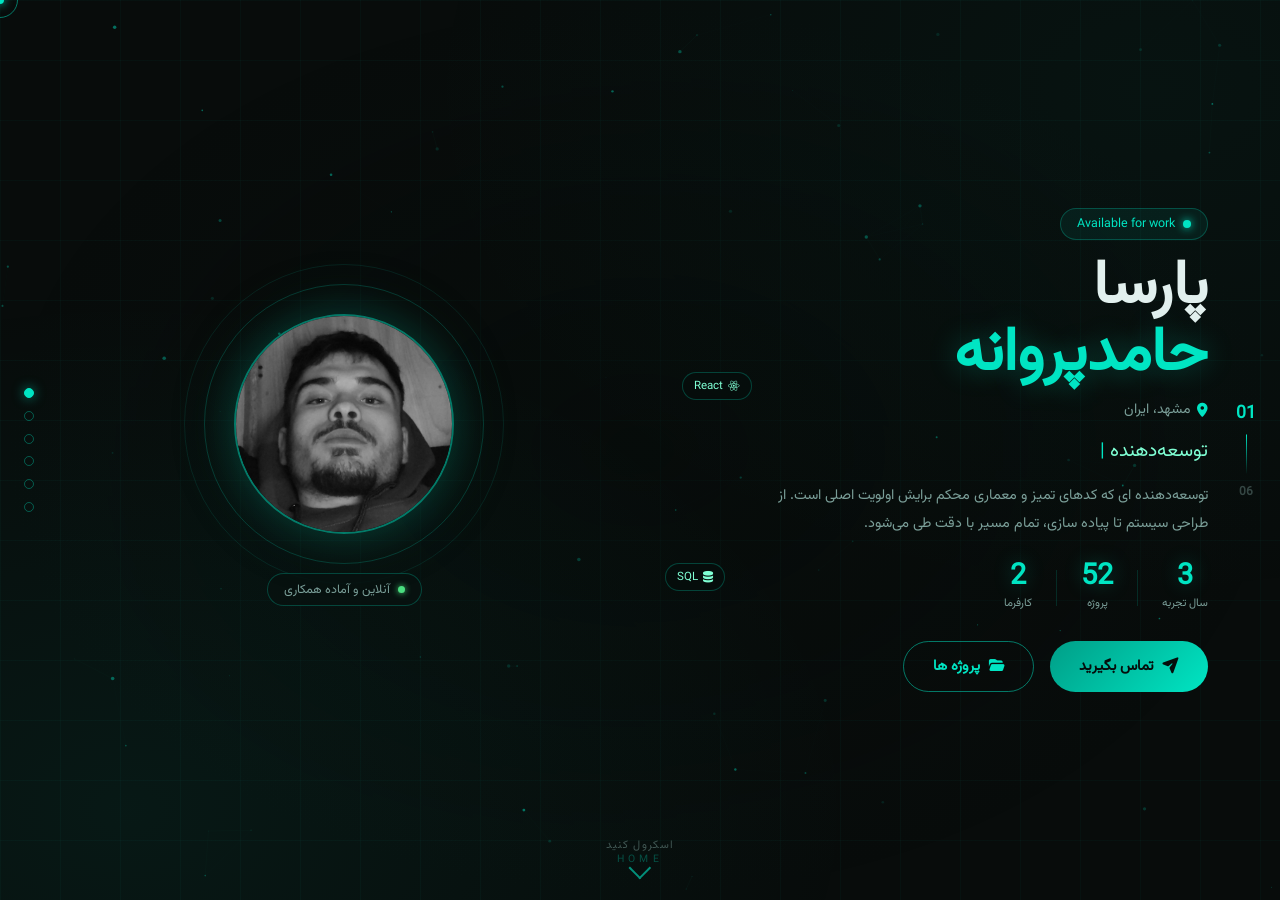
==== index.html @ ebbec9df "Rename home.html to index.html" ====
<!DOCTYPE html>
<html lang="fa" dir="rtl">
<head>
  <style>
    @font-face {
      font-family: 'Vazirmatn';
      src: url('Vazirmatn-Regular.woff2') format('woff2');
      font-weight: 400;
      font-style: normal;
      font-display: swap;
    }
  </style>
  <style>
    /* ===== RESET & BASE ===== */
    *, *::before, *::after {
      margin: 0; padding: 0;
      box-sizing: border-box;
    }

    :root {
      --teal: #00e5c3;
      --teal-light: #7fffd4;
      --teal-dark: #009e87;
      --bg-dark: #080c0b;
      --bg-mid: #0d1412;
      --bg-card: rgba(10, 18, 16, 0.72);
      --text-primary: #e2f0ee;
      --text-secondary: #7a9e98;
      --border-glass: rgba(0, 229, 195, 0.13);
      --shadow-teal: 0 0 30px rgba(0, 229, 195, 0.2);
      --font: 'Vazirmatn', sans-serif;
    }

    html {
      font-family: var(--font);
      font-size: 16px;
      overflow: hidden;
    }

    body {
      background-color: var(--bg-dark);
      color: var(--text-primary);
      overflow: hidden;
      cursor: none;
      height: 100vh;
      width: 100vw;
    }

    /* ===== BACKGROUND CANVAS ===== */
    #bg-canvas {
      position: fixed;
      inset: 0;
      z-index: 0;
      pointer-events: none;
    }

    /* ===== MESH GRID OVERLAY ===== */
    body::before {
      content: '';
      position: fixed;
      inset: 0;
      background-image:
        linear-gradient(rgba(0,229,195,0.03) 1px, transparent 1px),
        linear-gradient(90deg, rgba(0,229,195,0.03) 1px, transparent 1px);
      background-size: 60px 60px;
      z-index: 0;
      pointer-events: none;
    }

    body::after {
      content: '';
      position: fixed;
      inset: 0;
      background:
        radial-gradient(ellipse at 10% 90%, rgba(0,229,195,0.06) 0%, transparent 45%),
        radial-gradient(ellipse at 90% 10%, rgba(0,158,135,0.05) 0%, transparent 45%),
        radial-gradient(ellipse at 50% 50%, rgba(5,12,10,0.4) 0%, transparent 70%);
      z-index: 0;
      pointer-events: none;
    }

    /* ===== CURSOR ===== */
    .cursor-dot {
      width: 8px; height: 8px;
      background: var(--teal);
      border-radius: 50%;
      position: fixed;
      top: 0; left: 0;
      pointer-events: none;
      z-index: 9999;
      transform: translate(-50%, -50%);
      box-shadow: 0 0 10px var(--teal);
    }

    .cursor-ring {
      width: 36px; height: 36px;
      border: 1.5px solid rgba(0,229,195,0.5);
      border-radius: 50%;
      position: fixed;
      top: 0; left: 0;
      pointer-events: none;
      z-index: 9998;
      transform: translate(-50%, -50%);
      transition: width 0.2s, height 0.2s, border-color 0.2s;
    }

    .cursor-ring.hover {
      width: 52px; height: 52px;
      border-color: var(--teal);
    }

    /* ===== SCROLL PROGRESS ===== */
    .scroll-progress {
      position: fixed;
      top: 0; left: 0;
      height: 2px;
      background: linear-gradient(90deg, var(--teal-dark), var(--teal), var(--teal-light));
      z-index: 1000;
      width: 0%;
      transition: width 0.2s;
      box-shadow: 0 0 8px var(--teal);
    }

    /* ===== NAV DOTS ===== */
    .nav-dots {
      position: fixed;
      left: 1.5rem;
      top: 50%;
      transform: translateY(-50%);
      display: flex;
      flex-direction: column;
      gap: 0.8rem;
      z-index: 100;
    }

    .nav-dot {
      width: 10px; height: 10px;
      border-radius: 50%;
      border: 1.5px solid rgba(0,229,195,0.35);
      background: transparent;
      cursor: pointer;
      transition: all 0.3s;
      position: relative;
    }

    .nav-dot.active,
    .nav-dot:hover {
      background: var(--teal);
      border-color: var(--teal);
      box-shadow: 0 0 12px rgba(0,229,195,0.6);
    }

    /* ===== SECTION COUNTER ===== */
    .section-counter {
      position: fixed;
      right: 1.5rem;
      top: 50%;
      transform: translateY(-50%);
      display: flex;
      flex-direction: column;
      align-items: center;
      gap: 0.5rem;
      z-index: 100;
      font-size: 0.75rem;
      font-weight: 700;
    }

    #current-num {
      color: var(--teal);
      font-size: 1.1rem;
    }

    #total-num { color: rgba(122,158,152,0.4); }

    .counter-line {
      width: 1px;
      height: 40px;
      background: linear-gradient(to bottom, var(--teal), transparent);
    }

    /* ===== SECTION LABEL ===== */
    .section-label {
      position: fixed;
      bottom: 2rem;
      left: 50%;
      transform: translateX(-50%);
      font-size: 0.65rem;
      letter-spacing: 0.4em;
      color: rgba(0,229,195,0.3);
      z-index: 100;
      transition: opacity 0.4s;
    }

    /* ===== SCROLL HIJACK CONTAINER ===== */
    .scroll-hijack-container {
      position: fixed;
      inset: 0;
      z-index: 1;
      overflow: hidden;
    }

    /* ===== SECTIONS ===== */
    .hj-section {
      position: absolute;
      inset: 0;
      display: flex;
      flex-direction: column;
      justify-content: center;
      overflow: hidden;
      opacity: 0;
      transform: translateY(100vh);
      transition: transform 0.85s cubic-bezier(0.77, 0, 0.18, 1),
                  opacity 0.85s cubic-bezier(0.77, 0, 0.18, 1);
      will-change: transform, opacity;
    }

    .hj-section.active {
      opacity: 1;
      transform: translateY(0);
    }

    .hj-section.prev {
      opacity: 0;
      transform: translateY(-100vh);
    }

    /* First section starts visible */
    #sec-hero {
      opacity: 1;
      transform: translateY(0);
    }

    .section-inner {
      max-width: 1200px;
      margin: 0 auto;
      padding: 0 2rem;
      width: 100%;
      max-height: 100vh;
      overflow-y: auto;
      scrollbar-width: none;
    }

    .section-inner::-webkit-scrollbar { display: none; }

    /* ===== SECTION HEADER ===== */
    .section-header { margin-bottom: 2.5rem; }

    .section-number {
      font-size: 0.72rem;
      letter-spacing: 0.3em;
      color: var(--teal);
      display: block;
      margin-bottom: 0.4rem;
      font-weight: 700;
    }

    .section-title {
      font-size: clamp(1.8rem, 4vw, 2.8rem);
      font-weight: 800;
      color: var(--text-primary);
      line-height: 1.2;
    }

    .title-line {
      width: 50px; height: 2px;
      background: linear-gradient(90deg, var(--teal), transparent);
      margin-top: 0.75rem;
      border-radius: 2px;
    }

    .teal { color: var(--teal); }

    /* ===== GLASS CARD ===== */
    .glass-card {
      background: rgba(8, 18, 16, 0.65);
      border: 1px solid var(--border-glass);
      backdrop-filter: blur(14px);
      -webkit-backdrop-filter: blur(14px);
      border-radius: 16px;
      transition: transform 0.3s ease, box-shadow 0.3s ease, border-color 0.3s;
    }

    .glass-card:hover {
      transform: translateY(-5px);
      box-shadow: var(--shadow-teal), 0 20px 40px rgba(0,0,0,0.5);
      border-color: rgba(0,229,195,0.3);
    }

    /* ===== BUTTONS ===== */
    .btn-primary {
      display: inline-flex;
      align-items: center;
      gap: 0.5rem;
      padding: 0.8rem 1.8rem;
      background: linear-gradient(135deg, var(--teal-dark), var(--teal));
      color: #050d0b;
      border: none;
      border-radius: 50px;
      font-family: var(--font);
      font-size: 0.92rem;
      font-weight: 800;
      cursor: pointer;
      transition: all 0.3s;
      position: relative;
      overflow: hidden;
    }

    .btn-primary:hover {
      transform: translateY(-2px);
      box-shadow: 0 8px 25px rgba(0,229,195,0.4);
    }

    .btn-primary span, .btn-primary i { position: relative; z-index: 1; }

    .btn-outline {
      display: inline-flex;
      align-items: center;
      gap: 0.5rem;
      padding: 0.8rem 1.8rem;
      background: transparent;
      color: var(--teal);
      border: 1.5px solid rgba(0,229,195,0.5);
      border-radius: 50px;
      font-family: var(--font);
      font-size: 0.92rem;
      font-weight: 700;
      cursor: pointer;
      transition: all 0.3s;
    }

    .btn-outline:hover {
      background: rgba(0,229,195,0.08);
      transform: translateY(-2px);
      box-shadow: 0 8px 25px rgba(0,229,195,0.15);
    }

    .btn-full { width: 100%; justify-content: center; }

    /* ===== HERO ===== */
    .hero-grid {
      display: grid;
      grid-template-columns: 1fr 1fr;
      gap: 3rem;
      align-items: center;
    }

    .hero-tag {
      display: inline-flex;
      align-items: center;
      gap: 0.5rem;
      background: rgba(0,229,195,0.07);
      border: 1px solid rgba(0,229,195,0.25);
      border-radius: 50px;
      padding: 0.3rem 1rem;
      font-size: 0.78rem;
      color: var(--teal);
      margin-bottom: 1rem;
    }

    .tag-pulse {
      width: 8px; height: 8px;
      border-radius: 50%;
      background: var(--teal);
      animation: pulseDot 2s infinite;
      box-shadow: 0 0 8px var(--teal);
    }

    @keyframes pulseDot {
      0%, 100% { opacity: 1; transform: scale(1); }
      50% { opacity: 0.5; transform: scale(0.8); }
    }

    .hero-name {
      font-size: clamp(2.2rem, 5.5vw, 3.8rem);
      font-weight: 900;
      line-height: 1.1;
      margin-bottom: 0.6rem;
    }

    .name-first { color: var(--text-primary); display: block; }
    .name-last {
      color: var(--teal);
      display: block;
      text-shadow: 0 0 30px rgba(0,229,195,0.3);
    }

    .hero-location {
      display: flex;
      align-items: center;
      gap: 0.4rem;
      color: var(--text-secondary);
      font-size: 0.88rem;
      margin-bottom: 0.9rem;
    }

    .hero-location i { color: var(--teal); }

    .hero-typewriter {
      font-size: clamp(0.95rem, 2vw, 1.2rem);
      color: var(--teal-light);
      min-height: 1.8rem;
      margin-bottom: 1rem;
      font-weight: 500;
    }

    .type-cursor { animation: blink 0.8s infinite; color: var(--teal); }

    @keyframes blink {
      0%, 100% { opacity: 1; }
      50% { opacity: 0; }
    }

    .hero-bio {
      color: var(--text-secondary);
      line-height: 2;
      font-size: 0.9rem;
      margin-bottom: 1.5rem;
      max-width: 460px;
    }

    .hero-stats {
      display: flex;
      align-items: center;
      gap: 1.5rem;
      margin-bottom: 1.8rem;
    }

    .stat-item { text-align: center; }

    .stat-num {
      display: block;
      font-size: 1.8rem;
      font-weight: 900;
      color: var(--teal);
      line-height: 1;
      text-shadow: 0 0 20px rgba(0,229,195,0.3);
    }

    .stat-label {
      font-size: 0.7rem;
      color: var(--text-secondary);
      margin-top: 0.2rem;
      display: block;
    }

    .stat-divider {
      width: 1px; height: 36px;
      background: rgba(0,229,195,0.15);
    }

    .hero-actions { display: flex; gap: 1rem; flex-wrap: wrap; }

    /* Hero Photo */
    .hero-photo-wrap {
      display: flex;
      flex-direction: column;
      align-items: center;
      gap: 1.2rem;
      position: relative;
    }

    .photo-hex-wrap {
      position: relative;
      width: 260px; height: 260px;
      display: flex;
      align-items: center;
      justify-content: center;
    }

    .hex-ring {
      position: absolute;
      border-radius: 50%;
      border: 1px solid rgba(0,229,195,0.2);
      animation: expandRing 3s ease-in-out infinite;
    }

    .hex-ring-1 {
      width: 280px; height: 280px;
      animation-delay: 0s;
    }

    .hex-ring-2 {
      width: 320px; height: 320px;
      animation-delay: 1.5s;
      border-color: rgba(0,229,195,0.1);
    }

    @keyframes expandRing {
      0%, 100% { transform: scale(1); opacity: 0.6; }
      50% { transform: scale(1.05); opacity: 1; }
    }

    .photo-frame {
      width: 220px; height: 220px;
      border-radius: 50%;
      border: 2px solid rgba(0,229,195,0.5);
      overflow: hidden;
      box-shadow:
        0 0 40px rgba(0,229,195,0.2),
        0 0 80px rgba(0,158,135,0.1),
        inset 0 0 20px rgba(0,0,0,0.4);
      animation: floatPhoto 5s ease-in-out infinite;
      position: relative;
      z-index: 1;
    }

    @keyframes floatPhoto {
      0%, 100% { transform: translateY(0); }
      50% { transform: translateY(-10px); }
    }

    .hero-photo {
      width: 100%; height: 100%;
      object-fit: cover;
    }

    .photo-badge {
      display: flex;
      align-items: center;
      gap: 0.5rem;
      background: rgba(8,18,16,0.85);
      border: 1px solid rgba(0,229,195,0.25);
      border-radius: 50px;
      padding: 0.35rem 1rem;
      font-size: 0.78rem;
      color: var(--text-secondary);
      backdrop-filter: blur(8px);
    }

    .badge-dot {
      width: 7px; height: 7px;
      border-radius: 50%;
      background: #4ade80;
      animation: blink 2s infinite;
      box-shadow: 0 0 6px #4ade80;
    }

    /* Floating chips */
    .floating-chips {
      position: absolute;
      inset: 0;
      pointer-events: none;
    }

    .chip {
      position: absolute;
      background: rgba(6,14,12,0.92);
      border: 1px solid rgba(0,229,195,0.25);
      border-radius: 50px;
      padding: 0.25rem 0.7rem;
      font-size: 0.72rem;
      color: var(--teal-light);
      white-space: nowrap;
      display: flex;
      align-items: center;
      gap: 0.3rem;
      animation: floatChip 4s ease-in-out infinite;
    }

    .chip-1 { top: 5%; left: -20%; animation-delay: 0s; }
    .chip-2 { top: 25%; right: -25%; animation-delay: 1s; }
    .chip-3 { bottom: 25%; left: -25%; animation-delay: 2s; }
    .chip-4 { bottom: 5%; right: -20%; animation-delay: 3s; }

    @keyframes floatChip {
      0%, 100% { transform: translateY(0); }
      50% { transform: translateY(-8px); }
    }

    .scroll-hint {
      position: absolute;
      bottom: 1.5rem;
      left: 50%;
      transform: translateX(-50%);
      display: flex;
      flex-direction: column;
      align-items: center;
      gap: 0.4rem;
      color: rgba(122,158,152,0.5);
      font-size: 0.7rem;
      letter-spacing: 0.1em;
    }

    .scroll-arrow {
      width: 16px; height: 16px;
      border-right: 2px solid var(--teal);
      border-bottom: 2px solid var(--teal);
      transform: rotate(45deg);
      animation: bounceArrow 1.5s infinite;
      opacity: 0.6;
    }

    @keyframes bounceArrow {
      0%, 100% { transform: rotate(45deg) translateY(0); }
      50% { transform: rotate(45deg) translateY(5px); }
    }

    /* ===== ABOUT ===== */
    .about-grid {
      display: grid;
      grid-template-columns: repeat(3, 1fr);
      gap: 1.2rem;
    }

    .about-card--wide { grid-column: span 3; }
    .about-card { padding: 1.5rem; }

    .about-photo-row {
      display: flex;
      align-items: center;
      gap: 1.5rem;
    }

    .about-photo-sm {
      width: 80px; height: 80px;
      border-radius: 50%;
      overflow: hidden;
      border: 2px solid rgba(0,229,195,0.4);
      flex-shrink: 0;
    }

    .about-photo-sm img {
      width: 100%; height: 100%;
      object-fit: cover;
    }

    .about-loc {
      font-size: 0.78rem;
      color: var(--teal);
      margin-bottom: 0.4rem;
      display: flex;
      align-items: center;
      gap: 0.3rem;
    }

    .about-card h3 {
      font-size: 1rem;
      font-weight: 700;
      margin-bottom: 0.4rem;
      color: var(--text-primary);
    }

    .about-card p {
      font-size: 0.84rem;
      color: var(--text-secondary);
      line-height: 1.8;
    }

    .about-icon {
      width: 44px; height: 44px;
      background: rgba(0,229,195,0.08);
      border: 1px solid rgba(0,229,195,0.18);
      border-radius: 12px;
      display: flex;
      align-items: center;
      justify-content: center;
      font-size: 1.2rem;
      color: var(--teal);
      margin-bottom: 0.8rem;
      transition: all 0.3s;
    }

    .about-card:hover .about-icon {
      background: rgba(0,229,195,0.15);
      box-shadow: 0 0 18px rgba(0,229,195,0.2);
    }

    /* ===== SKILLS ===== */
    .skills-container {
      display: grid;
      grid-template-columns: 1.5fr 1fr;
      gap: 3.5rem;
      align-items: center;
    }

    .skill-bar-item { margin-bottom: 1.3rem; }

    .skill-bar-header {
      display: flex;
      justify-content: space-between;
      margin-bottom: 0.45rem;
      font-size: 0.88rem;
      font-weight: 600;
    }

    .skill-pct { color: var(--teal); }

    .skill-bar-track {
      height: 5px;
      background: rgba(255,255,255,0.05);
      border-radius: 3px;
      overflow: hidden;
    }

    .skill-bar-fill {
      height: 100%;
      background: linear-gradient(90deg, var(--teal-dark), var(--teal), var(--teal-light));
      border-radius: 3px;
      width: 0%;
      transition: width 1.5s cubic-bezier(0.4, 0, 0.2, 1);
      box-shadow: 0 0 8px rgba(0,229,195,0.4);
      position: relative;
      overflow: hidden;
    }

    .skill-bar-fill::after {
      content: '';
      position: absolute;
      top: 0; left: -100%;
      width: 100%; height: 100%;
      background: linear-gradient(90deg, transparent, rgba(255,255,255,0.3), transparent);
      animation: shimmer 2s infinite;
    }

    @keyframes shimmer { to { left: 100%; } }

    .skill-tags {
      display: flex;
      flex-wrap: wrap;
      gap: 0.4rem;
      margin-top: 1.2rem;
    }

    .stag {
      background: rgba(0,229,195,0.06);
      border: 1px solid rgba(0,229,195,0.18);
      border-radius: 6px;
      padding: 0.2rem 0.65rem;
      font-size: 0.76rem;
      color: var(--text-secondary);
      transition: all 0.3s;
      cursor: default;
    }

    .stag:hover {
      background: rgba(0,229,195,0.14);
      color: var(--teal-light);
      border-color: rgba(0,229,195,0.4);
    }

    .skills-visual { display: flex; justify-content: center; }

    .skills-orbit {
      position: relative;
      width: 260px; height: 260px;
    }

    .orbit-center {
      position: absolute;
      top: 50%; left: 50%;
      transform: translate(-50%, -50%);
      width: 72px; height: 72px;
      border-radius: 50%;
      background: linear-gradient(135deg, var(--teal-dark), var(--teal));
      display: flex;
      align-items: center;
      justify-content: center;
      font-weight: 900;
      font-size: 0.65rem;
      letter-spacing: 0.1em;
      color: #040e0c;
      z-index: 2;
      box-shadow: 0 0 30px rgba(0,229,195,0.45);
    }

    .orbit {
      position: absolute;
      inset: 0;
      animation: spinOrbit 12s linear infinite;
    }

    @keyframes spinOrbit {
      from { transform: rotate(0deg); }
      to { transform: rotate(360deg); }
    }

    .orbit-item {
      position: absolute;
      top: 50%; left: 50%;
      transform:
        translate(-50%, -50%)
        rotate(var(--angle))
        translateX(110px)
        rotate(calc(-1 * var(--angle)));
    }

    .orbit-item span {
      display: block;
      background: rgba(5,14,12,0.95);
      border: 1px solid rgba(0,229,195,0.3);
      border-radius: 50px;
      padding: 0.25rem 0.7rem;
      font-size: 0.72rem;
      font-weight: 600;
      color: var(--teal-light);
      white-space: nowrap;
      box-shadow: 0 0 10px rgba(0,229,195,0.1);
    }

    /* ===== ACHIEVEMENTS ===== */
    .achievements-grid {
      display: grid;
      grid-template-columns: repeat(3, 1fr);
      gap: 1.2rem;
    }

    .ach-card {
      padding: 1.5rem 1.2rem;
      text-align: center;
      position: relative;
      overflow: hidden;
    }

    .ach-card::before {
      content: '';
      position: absolute;
      top: 0; left: 0; right: 0;
      height: 2px;
      background: linear-gradient(90deg, transparent, var(--teal), transparent);
      opacity: 0;
      transition: opacity 0.3s;
    }

    .ach-card:hover::before { opacity: 1; }

    .ach-icon-wrap {
      position: relative;
      width: 56px; height: 56px;
      margin: 0 auto 0.75rem;
      display: flex;
      align-items: center;
      justify-content: center;
      font-size: 1.6rem;
      color: var(--teal);
    }

    .ach-glow {
      position: absolute;
      inset: -8px;
      border-radius: 50%;
      background: radial-gradient(circle, rgba(0,229,195,0.15) 0%, transparent 70%);
      animation: pulseGlow 3s ease-in-out infinite;
    }

    @keyframes pulseGlow {
      0%, 100% { transform: scale(1); opacity: 0.6; }
      50% { transform: scale(1.15); opacity: 1; }
    }

    .ach-badge-label {
      display: inline-block;
      background: rgba(0,229,195,0.08);
      border: 1px solid rgba(0,229,195,0.2);
      border-radius: 50px;
      padding: 0.1rem 0.65rem;
      font-size: 0.68rem;
      color: var(--teal);
      margin-bottom: 0.5rem;
      letter-spacing: 0.05em;
    }

    .ach-card h3 {
      font-size: 0.9rem;
      font-weight: 700;
      margin-bottom: 0.35rem;
      color: var(--text-primary);
    }

    .ach-card p {
      font-size: 0.78rem;
      color: var(--text-secondary);
      line-height: 1.6;
      margin-bottom: 0.6rem;
    }

    .ach-stars { color: var(--teal); font-size: 0.65rem; letter-spacing: 0.15em; }

    /* ===== PROJECTS ===== */
    .projects-grid {
      display: grid;
      grid-template-columns: repeat(3, 1fr);
      gap: 1.2rem;
    }

    .project-card { overflow: hidden; }

    .project-img-wrap {
      position: relative;
      height: 160px;
      overflow: hidden;
    }

    .project-img-placeholder {
      width: 100%; height: 100%;
      display: flex;
      align-items: center;
      justify-content: center;
      font-size: 2.8rem;
      color: rgba(0,229,195,0.18);
      background: linear-gradient(135deg, rgba(0,229,195,0.03), rgba(0,229,195,0.08));
      transition: all 0.4s;
    }

    .project-card:hover .project-img-placeholder {
      color: rgba(0,229,195,0.4);
    }

    .project-overlay {
      position: absolute;
      inset: 0;
      background: rgba(0,0,0,0.75);
      display: flex;
      align-items: center;
      justify-content: center;
      gap: 1rem;
      opacity: 0;
      transition: opacity 0.3s;
    }

    .project-card:hover .project-overlay { opacity: 1; }

    .proj-link {
      width: 42px; height: 42px;
      border-radius: 50%;
      background: rgba(0,229,195,0.15);
      border: 1px solid var(--teal);
      color: var(--teal);
      display: flex;
      align-items: center;
      justify-content: center;
      text-decoration: none;
      transition: all 0.3s;
      font-size: 0.95rem;
    }

    .proj-link:hover {
      background: var(--teal);
      color: #040e0c;
    }

    .project-info { padding: 1.1rem; }

    .project-tags {
      display: flex;
      gap: 0.35rem;
      flex-wrap: wrap;
      margin-bottom: 0.6rem;
    }

    .project-tags span {
      background: rgba(0,229,195,0.08);
      border: 1px solid rgba(0,229,195,0.18);
      border-radius: 4px;
      padding: 0.12rem 0.5rem;
      font-size: 0.68rem;
      color: var(--teal);
    }

    .project-info h3 {
      font-size: 0.92rem;
      font-weight: 700;
      margin-bottom: 0.35rem;
      color: var(--text-primary);
    }

    .project-info p {
      font-size: 0.8rem;
      color: var(--text-secondary);
      line-height: 1.7;
    }

    /* ===== CONTACT ===== */
    .contact-grid {
      display: grid;
      grid-template-columns: 1fr 1.5fr;
      gap: 2.5rem;
      align-items: start;
    }

    .contact-intro {
      color: var(--text-secondary);
      line-height: 1.9;
      margin-bottom: 1.5rem;
      font-size: 0.92rem;
    }

    .social-links {
      display: flex;
      flex-direction: column;
      gap: 0.65rem;
    }

    .social-link {
      display: flex;
      align-items: center;
      gap: 0.9rem;
      padding: 0.7rem 1.1rem;
      background: rgba(8,18,16,0.6);
      border: 1px solid rgba(0,229,195,0.12);
      border-radius: 12px;
      color: var(--text-secondary);
      text-decoration: none;
      transition: all 0.3s;
      font-size: 0.88rem;
    }

    .social-link i { color: var(--teal); width: 18px; text-align: center; }

    .social-link:hover {
      background: rgba(0,229,195,0.07);
      border-color: rgba(0,229,195,0.3);
      color: var(--text-primary);
      transform: translateX(-5px);
    }

    .contact-form { padding: 1.75rem; }
    .form-group { margin-bottom: 1.1rem; }

    .form-group label {
      display: block;
      font-size: 0.82rem;
      font-weight: 600;
      color: var(--text-secondary);
      margin-bottom: 0.35rem;
    }

    .form-group input,
    .form-group textarea {
      width: 100%;
      background: rgba(5,12,10,0.7);
      border: 1px solid rgba(0,229,195,0.13);
      border-radius: 10px;
      padding: 0.7rem 0.9rem;
      color: var(--text-primary);
      font-family: var(--font);
      font-size: 0.88rem;
      transition: border-color 0.3s, box-shadow 0.3s;
      outline: none;
      resize: vertical;
    }

    .form-group input:focus,
    .form-group textarea:focus {
      border-color: rgba(0,229,195,0.5);
      box-shadow: 0 0 0 3px rgba(0,229,195,0.08);
    }

    .form-group input::placeholder,
    .form-group textarea::placeholder {
      color: rgba(122,158,152,0.35);
    }

    #form-status {
      margin-top: 0.9rem;
      padding: 0.7rem;
      border-radius: 8px;
      font-size: 0.82rem;
      text-align: center;
      display: none;
    }

    #form-status.success {
      display: block;
      background: rgba(74,222,128,0.1);
      border: 1px solid rgba(74,222,128,0.3);
      color: #4ade80;
    }

    #form-status.error {
      display: block;
      background: rgba(248,113,113,0.1);
      border: 1px solid rgba(248,113,113,0.3);
      color: #f87171;
    }

    /* ===== FOOTER ===== */
    .site-footer {
      text-align: center;
      padding: 1.5rem;
      color: var(--text-secondary);
      font-size: 0.78rem;
      border-top: 1px solid rgba(0,229,195,0.07);
      margin-top: 2rem;
    }

    /* ===== AOS ===== */
    [data-aos] {
      opacity: 0;
      transition: opacity 0.6s ease, transform 0.6s ease;
    }

    [data-aos="fade-up"] { transform: translateY(30px); }
    [data-aos="fade-left"] { transform: translateX(30px); }
    [data-aos="fade-right"] { transform: translateX(-30px); }
    [data-aos="zoom-in"] { transform: scale(0.88); }
    [data-aos="flip-left"] { transform: perspective(600px) rotateY(-25deg); }

    [data-aos].aos-animate {
      opacity: 1;
      transform: none;
    }

    .btn-download {
      background: rgba(0,229,195,0.08);
      border: 1px solid rgba(0,229,195,0.25);
      border-radius: 8px;
      padding: 0.5rem 1rem;
      color: var(--teal);
      cursor: pointer;
      font-size: 0.75rem;
      font-weight: 600;
      transition: all 0.3s ease;
      width: 100%;
      display: flex;
      align-items: center;
      justify-content: center;
      gap: 0.5rem;
    }

    .btn-download:hover {
      background: rgba(0,229,195,0.18);
      border-color: var(--teal);
      transform: translateY(-2px);
    }

    /* ===== RESPONSIVE ===== */
    @media (max-width: 1024px) {
      .hero-grid { grid-template-columns: 1fr; text-align: center; }
      .hero-photo-wrap { order: -1; }
      .hero-bio { margin: 0 auto 1.5rem; }
      .hero-stats { justify-content: center; }
      .hero-actions { justify-content: center; }
      .hero-location { justify-content: center; }
      .about-grid { grid-template-columns: repeat(2, 1fr); }
      .about-card--wide { grid-column: span 2; }
      .skills-container { grid-template-columns: 1fr; }
      .achievements-grid { grid-template-columns: repeat(2, 1fr); }
      .projects-grid { grid-template-columns: repeat(2, 1fr); }
      .floating-chips { display: none; }
    }

    @media (max-width: 768px) {
      html, body { overflow: auto; height: auto; }
      .scroll-hijack-container { position: relative; overflow: visible; height: auto; }
      .hj-section {
        position: relative;
        opacity: 1;
        transform: none;
        min-height: 100vh;
        transition: none;
      }
      .hj-section.prev { opacity: 1; transform: none; }
      .nav-dots, .section-counter, .section-label { display: none; }
      body { cursor: auto; }
      .cursor-dot, .cursor-ring { display: none; }
      .about-grid { grid-template-columns: 1fr; }
      .about-card--wide { grid-column: span 1; }
      .achievements-grid { grid-template-columns: 1fr; }
      .projects-grid { grid-template-columns: 1fr; }
      .contact-grid { grid-template-columns: 1fr; }
    }

    @media (max-width: 480px) {
      .section-inner { padding: 0 1rem; }
      .hero-stats { flex-direction: column; gap: 0.8rem; }
      .stat-divider { width: 36px; height: 1px; }
      .hero-actions { flex-direction: column; align-items: center; }
    }
  </style>
  <meta charset="UTF-8">
  <meta name="viewport" content="width=device-width, initial-scale=1.0">
  <meta name="description" content="پارسا حامدپروانه - مهندس کامپیوتر و توسعه‌دهنده نرم‌افزار و هوش مصنوعی">
  <meta name="keywords" content="پارسا حامدپروانه, مهندس کامپیوتر, برنامه نویس, هوش مصنوعی, توسعه دهنده">
  <meta name="author" content="Parsa Hamedparvaneh">
  <meta property="og:title" content="پارسا حامدپروانه | مهندس کامپیوتر">
  <meta property="og:description" content="پورتفولیو شخصی پارسا حامدپروانه">
  <meta property="og:type" content="website">
  <meta name="robots" content="index, follow">
  <meta http-equiv="X-UA-Compatible" content="IE=edge">
  <meta http-equiv="Content-Security-Policy" content="default-src 'self'; style-src 'self' 'unsafe-inline' https://fonts.googleapis.com https://cdnjs.cloudflare.com; font-src 'self' https://fonts.gstatic.com https://cdnjs.cloudflare.com; script-src 'self' 'unsafe-inline'; img-src 'self' data:;">
  <link rel="stylesheet" href="icon.css">
  <title>پارسا حامدپروانه | مهندس کامپیوتر</title>

  <!-- TODO url -->
  <script type="application/ld+json">
  {
    "@context": "https://schema.org",
    "@type": "Person",
    "name": "پارسا حامدپروانه",
    "jobTitle": "مهندس کامپیوتر",
    "url": "https://omidparsa.ir",
    "sameAs": [
      "https://github.com/ParsaHamedparvaneh",
    ]
  }
  </script>
</head>
<body>

  <div class="scroll-progress" id="scrollProgress" role="progressbar" aria-valuenow="0" aria-valuemin="0" aria-valuemax="100"></div>

  <div class="cursor-dot" id="cursorDot" aria-hidden="true"></div>
  <div class="cursor-ring" id="cursorRing" aria-hidden="true"></div>

  <canvas id="bg-canvas" aria-hidden="true"></canvas>

  <div class="section-counter" aria-hidden="true">
    <span id="current-num">01</span>
    <div class="counter-line"></div>
    <span id="total-num">06</span>
  </div>

  <nav class="nav-dots" aria-label="ناوبری بخش ها">
    <button class="nav-dot active" data-section="0" aria-label="بخش خانه" title="خانه"></button>
    <button class="nav-dot" data-section="1" aria-label="بخش درباره من" title="درباره من"></button>
    <button class="nav-dot" data-section="2" aria-label="بخش مهارت ها" title="مهارت ها"></button>
    <button class="nav-dot" data-section="3" aria-label="بخش افتخارات" title="افتخارات"></button>
    <button class="nav-dot" data-section="4" aria-label="بخش پروژه ها" title="پروژه ها"></button>
    <button class="nav-dot" data-section="5" aria-label="بخش تماس" title="تماس"></button>
  </nav>

  <div class="section-label" id="sectionLabel" aria-hidden="true">HOME</div>

  <main class="scroll-hijack-container" id="mainContainer" role="main">

    <section class="hj-section" id="sec-hero" data-label="HOME" aria-label="بخش اصلی">
      <div class="section-inner">
        <div class="hero-grid">
          <div class="hero-content" data-aos="fade-right">
            <div class="hero-tag">
              <span class="tag-pulse"></span>
              <span>Available for work</span>
            </div>
            <h1 class="hero-name">
              <span class="name-first">پارسا</span>
              <span class="name-last">حامدپروانه</span>
            </h1>
            <div class="hero-location">
              <i class="fa-solid fa-location-dot" aria-hidden="true"></i>
              <span>مشهد، ایران</span>
            </div>
            <p class="hero-typewriter" aria-live="polite">
              <span id="typewriter-text"></span><span class="type-cursor" aria-hidden="true">|</span>
            </p>
            <p class="hero-bio">
              توسعه‌دهنده ای که کدهای تمیز و معماری محکم برایش اولویت اصلی است. از طراحی سیستم تا پیاده سازی، تمام مسیر با دقت طی می‌شود.
            </p>
            <div class="hero-stats">
              <div class="stat-item">
                <span class="stat-num count-up" data-target="3">0</span>
                <span class="stat-label">سال تجربه</span>
              </div>
              <div class="stat-divider"></div>
              <div class="stat-item">
                <span class="stat-num count-up" data-target="52">0</span>
                <span class="stat-label">پروژه</span>
              </div>
              <div class="stat-divider"></div>
              <div class="stat-item">
                <span class="stat-num count-up" data-target="2">0</span>
                <span class="stat-label">کارفرما</span>
              </div>
            </div>
            <div class="hero-actions">
              <button class="btn-primary" onclick="(window.innerWidth <= 768) ? document.getElementById('sec-contact').scrollIntoView({behavior:'smooth'}) : goToSection(5)">
                <i class="fa-solid fa-paper-plane" aria-hidden="true"></i>
                <span>تماس بگیرید</span>
              </button>
              <button class="btn-outline" onclick="(window.innerWidth <= 768) ? document.getElementById('sec-projects').scrollIntoView({behavior:'smooth'}) : goToSection(4)">
                <i class="fa-solid fa-folder-open" aria-hidden="true"></i>
                <span>پروژه ها</span>
              </button>
            </div>
          </div>
          <div class="hero-photo-wrap" data-aos="fade-left">
            <div class="photo-hex-wrap">
              <div class="hex-ring hex-ring-1" aria-hidden="true"></div>
              <div class="hex-ring hex-ring-2" aria-hidden="true"></div>
              <div class="photo-frame">
                <img src="logo.png" alt="تصویر پارسا حامدپروانه" class="hero-photo" width="260" height="260">
              </div>
            </div>
            <div class="photo-badge">
              <span class="badge-dot" aria-hidden="true"></span>
              <span>آنلاین و آماده همکاری</span>
            </div>
            <div class="floating-chips" aria-hidden="true">
              <span class="chip chip-1"><i class="fa-brands fa-python"></i> Python</span>
              <span class="chip chip-2"><i class="fa-brands fa-react"></i> React</span>
              <span class="chip chip-3"><i class="fa-brands fa-docker"></i> Docker</span>
              <span class="chip chip-4"><i class="fa-solid fa-database"></i> SQL</span>
            </div>
          </div>
        </div>
      </div>
      <div class="scroll-hint" aria-hidden="true">
        <span>اسکرول کنید</span>
        <div class="scroll-arrow"></div>
      </div>
    </section>

    <section class="hj-section" id="sec-about" data-label="ABOUT" aria-label="بخش درباره من">
      <div class="section-inner">
        <div class="section-header" data-aos="fade-up">
          <span class="section-number">01 | درباره من</span>
          <h2 class="section-title">کی هستم؟ <span class="teal">چه می کنم؟</span></h2>
          <div class="title-line"></div>
        </div>
        <div class="about-grid">
          <div class="glass-card about-card about-card--wide" data-aos="fade-up">
            <div class="about-photo-row">
              <div class="about-photo-sm">
                <img src="logo.png" alt="پارسا حامدپروانه" width="80" height="80" loading="lazy">
              </div>
              <div>
                <h3>پارسا حامدپروانه</h3>
                <p class="about-loc"><i class="fa-solid fa-location-dot" aria-hidden="true"></i> مشهد، ایران</p>
                <p>مهندس کامپیوتر با گرایش نرم‌افزار. بیش از سه سال در حوزه توسعه‌وب و هوش‌مصنوعی فعالیت دارم و به ساختن محصولاتی که واقعاً به کار مردم می‌آیند ایمان دارم.</p>
              </div>
            </div>
          </div>
          <div class="glass-card about-card" data-aos="fade-up" data-delay="100">
            <div class="about-icon"><i class="fa-solid fa-code" aria-hidden="true"></i></div>
            <h3>توسعه نرم‌افزار</h3>
            <p>طراحی و پیاده سازی اپلیکیشن های وب با تمرکز بر کیفیت کد و مقیاس پذیری.</p>
          </div>
          <div class="glass-card about-card" data-aos="fade-up" data-delay="200">
            <div class="about-icon"><i class="fa-solid fa-brain" aria-hidden="true"></i></div>
            <h3>هوش‌مصنوعی</h3>
            <p>تجربه در یادگیری ماشین، پردازش زبان طبیعی و پیاده سازی مدل های ML و DL و نیز به‌کارگیری LLM ها در محیط production.</p>
          </div>
          <div class="glass-card about-card" data-aos="fade-up" data-delay="300">
            <div class="about-icon"><i class="fa-brands fa-github" aria-hidden="true"></i></div>
            <h3>مدیریت نسخه</h3>
            <p>تسلط کامل بر Git و GitHub؛ ورژن‌کنترل و هماهنگی‌تیمی در پروژه‌ها.</p>
          </div>
        </div>
      </div>
    </section>

    <section class="hj-section" id="sec-skills" data-label="SKILLS" aria-label="بخش مهارت ها">
      <div class="section-inner">
        <div class="section-header" data-aos="fade-up">
          <span class="section-number">02 | مهارت ها</span>
          <h2 class="section-title">چی <span class="teal">بلدم؟</span></h2>
          <div class="title-line"></div>
        </div>
        <div class="skills-container">
          <div class="skills-bars" data-aos="fade-right">
            <div class="skill-bar-item">
              <div class="skill-bar-header">
                <span>Python | Django</span>
                <span class="skill-pct">95%</span>
              </div>
              <div class="skill-bar-track">
                <div class="skill-bar-fill" data-width="95"></div>
              </div>
            </div>
            <div class="skill-bar-item">
              <div class="skill-bar-header">
                <span>HTML | CSS | JS</span>
                <span class="skill-pct">95%</span>
              </div>
              <div class="skill-bar-track">
                <div class="skill-bar-fill" data-width="95"></div>
              </div>
            </div>
            <div class="skill-bar-item">
              <div class="skill-bar-header">
                <span>Machine Learning</span>
                <span class="skill-pct">90%</span>
              </div>
              <div class="skill-bar-track">
                <div class="skill-bar-fill" data-width="90"></div>
              </div>
            </div>
            <div class="skill-bar-item">
              <div class="skill-bar-header">
                <span>Git</span>
                <span class="skill-pct">80%</span>
              </div>
              <div class="skill-bar-track">
                <div class="skill-bar-fill" data-width="80"></div>
              </div>
            </div>
            <div class="skill-bar-item">
              <div class="skill-bar-header">
                <span>DB Management</span>
                <span class="skill-pct">90%</span>
              </div>
              <div class="skill-bar-track">
                <div class="skill-bar-fill" data-width="90"></div>
              </div>
            </div>
            <div class="skill-tags">
              <span class="stag">Python</span>
              <span class="stag">Django</span>
              <span class="stag">AI</span>
              <span class="stag">TensorFlow</span>
              <span class="stag">Keras</span>
              <span class="stag">JS</span>
              <span class="stag">Git</span>
              <span class="stag">HTML | CSS</span>
            </div>
          </div>
          <div class="skills-visual" data-aos="fade-left">
            <div class="skills-orbit">
              <div class="orbit-center">STACK</div>
              <div class="orbit">
                <div class="orbit-item" style="--angle:0deg"><span>Python</span></div>
                <div class="orbit-item" style="--angle:60deg"><span>Django</span></div>
                <div class="orbit-item" style="--angle:120deg"><span>AI</span></div>
                <div class="orbit-item" style="--angle:180deg"><span>ML</span></div>
                <div class="orbit-item" style="--angle:240deg"><span>SQL</span></div>
                <div class="orbit-item" style="--angle:300deg"><span>JS</span></div>
              </div>
            </div>
          </div>
        </div>
      </div>
    </section>

    <section class="hj-section" id="sec-achievements" data-label="AWARDS" aria-label="بخش افتخارات">
      <div class="section-inner">
        <div class="section-header" data-aos="fade-up">
          <span class="section-number">03 | افتخارات</span>
          <h2 class="section-title">دست <span class="teal">آوردها</span></h2>
          <div class="title-line"></div>
        </div>
        <div class="achievements-grid">
          <div class="glass-card ach-card" data-aos="flip-left" data-delay="0">
            <div class="ach-icon-wrap">
              <div class="ach-glow" aria-hidden="true"></div>
              <i class="fa-solid fa-graduation-cap" aria-hidden="true"></i>
            </div>
            <span class="ach-badge-label">2025</span>
            <h3>مدرک هوش‌مصنوعی هاروارد</h3>
            <p>کسب مدرک هوش‌مصنوعی دوره سی‌اس۵۰ای‌آی هاروارد</p>
            <div class="ach-stars" aria-label="پنج ستاره">★★★★★</div>
            <button class="btn-download" data-file="CS50AI.pdf" style="margin-top: 1rem; background: rgba(0,229,195,0.1); border: 1px solid rgba(0,229,195,0.3); border-radius: 8px; padding: 0.5rem 1rem; color: var(--teal); cursor: pointer; font-size: 0.75rem; font-weight: 600; width: 100%; display: flex; align-items: center; justify-content: center; gap: 0.5rem;">
              <i class="fa-solid fa-download" aria-hidden="true"></i>
              <span style="font-family: 'Vazirmatn';">دانلود مدرک</span>
            </button>
          </div>
          <div class="glass-card ach-card" data-aos="flip-left" data-delay="100">
            <div class="ach-icon-wrap">
              <div class="ach-glow" aria-hidden="true"></div>
              <i class="fa-solid fa-graduation-cap" aria-hidden="true"></i>
            </div>
            <span class="ach-badge-label">2025</span>
            <h3>مدرک پایتون هاروارد</h3>
            <p>کسب مدرک پایتون دوره سی‌اس۵۰پی هاروارد</p>
            <div class="ach-stars" aria-label="پنج ستاره">★★★★★</div>
            <button class="btn-download" data-file="CS50P.pdf" style="margin-top: 1rem; background: rgba(0,229,195,0.1); border: 1px solid rgba(0,229,195,0.3); border-radius: 8px; padding: 0.5rem 1rem; color: var(--teal); cursor: pointer; font-size: 0.75rem; font-weight: 600; width: 100%; display: flex; align-items: center; justify-content: center; gap: 0.5rem;">
              <i class="fa-solid fa-download" aria-hidden="true"></i>
              <span style="font-family: 'Vazirmatn';">دانلود مدرک</span>
            </button>
          </div>
          <div class="glass-card ach-card" data-aos="flip-left" data-delay="200">
            <div class="ach-icon-wrap">
              <div class="ach-glow" aria-hidden="true"></div>
              <i class="fa-solid fa-graduation-cap" aria-hidden="true"></i>
            </div>
            <span class="ach-badge-label">2028</span>
            <h3>فارغ التحصیل فردوسی مشهد</h3>
            <p>فارغ التحصیل کارشناسی مهندسی کامپیوتر دانشگاه فردوسی مشهد</p>
            <div class="ach-stars" aria-label="پنج ستاره">★★★★★</div>
          </div>
          <div class="glass-card ach-card" data-aos="flip-left" data-delay="300">
            <div class="ach-icon-wrap">
              <div class="ach-glow" aria-hidden="true"></div>
              <i class="fa-solid fa-chart-line" aria-hidden="true"></i>
            </div>
            <span class="ach-badge-label">2026</span>
            <h3>TBA</h3>
            <p>tba</p>
            <div class="ach-stars" aria-label="چهار ستاره">★★★★★</div>
          </div>
          <div class="glass-card ach-card" data-aos="flip-left" data-delay="500">
            <div class="ach-icon-wrap">
              <div class="ach-glow" aria-hidden="true"></div>
              <i class="fa-solid fa-chart-line" aria-hidden="true"></i>
            </div>
            <span class="ach-badge-label">2026</span>
            <h3>TBA</h3>
            <p>tba</p>
            <div class="ach-stars" aria-label="پنج ستاره">★★★★★</div>
          </div>
          <div class="glass-card ach-card" data-aos="flip-left" data-delay="400">
            <div class="ach-icon-wrap">
              <div class="ach-glow" aria-hidden="true"></div>
              <i class="fa-solid fa-chalkboard-user" aria-hidden="true"></i>
            </div>
            <span class="ach-badge-label">2026</span>
            <h3>TBA</h3>
            <p>tba</p>
            <div class="ach-stars" aria-label="پنج ستاره">★★★★★</div>
          </div>
        </div>
      </div>
    </section>

    <section class="hj-section" id="sec-projects" data-label="WORK" aria-label="بخش پروژه ها">
      <div class="section-inner">
        <div class="section-header" data-aos="fade-up">
          <span class="section-number">04 | پروژه ها</span>
          <h2 class="section-title">کارهای <span class="teal">انجام شده</span></h2>
          <div class="title-line"></div>
        </div>
        <div class="projects-grid">
          <article class="glass-card project-card" data-aos="zoom-in" data-delay="0">
            <div class="project-img-wrap">
              <div class="project-img-placeholder" aria-hidden="true"><i class="fa-solid fa-robot"></i></div>
              <div class="project-overlay">
                <a href="#" class="proj-link" aria-label="کد پروژه هوش مصنوعی در گیتهاب"><i class="fa-brands fa-github" aria-hidden="true"></i></a>
              </div>
            </div>
            <div class="project-info">
              <div class="project-tags">
                <span>Python</span><span>TensorFlow</span><span>Keras</span>
              </div>
              <h3>سیستم تجویز دارو</h3>
              <p>پیاده سازی مدل ML و DL برای تجویز دارو به همراه DDI</p>
            </div>
          </article>
          <article class="glass-card project-card" data-aos="zoom-in" data-delay="100">
            <div class="project-img-wrap">
              <div class="project-img-placeholder" aria-hidden="true"><i class="fa-solid fa-cart-shopping"></i></div>
              <div class="project-overlay">
                <a href="https://jailyfe.com" class="proj-link" aria-label="مشاهده دمو فروشگاه آنلاین"><i class="fa-solid fa-eye" aria-hidden="true"></i></a>
              </div>
            </div>
            <div class="project-info">
              <div class="project-tags">
                <span>HTML/CSS/JS</span><span>Python</span><span>Django</span>
              </div>
              <h3>پلتفرم فروشگاهی JAILYFE</h3>
              <p>سیستم فروشگاه آنلاین با پنل مدیریت کامل و درگاه پرداخت</p>
            </div>
          </article>
          <article class="glass-card project-card" data-aos="zoom-in" data-delay="200">
            <div class="project-img-wrap">
              <div class="project-img-placeholder" aria-hidden="true"><i class="fa-solid fa-comments"></i></div>
              <div class="project-overlay">
                <a href="https://noghtekur.ir" class="proj-link" aria-label="مشاهده دمو چت بات"><i class="fa-solid fa-eye" aria-hidden="true"></i></a>
              </div>
            </div>
            <div class="project-info">
              <div class="project-tags">
                <span>Python</span><span>Django</span><span>LLM</span>
              </div>
              <h3>پلتفرم مشاورین کنکور نقطه‌کور</h3>
              <p>استقلال نسبت به طراحان سوال و نوآوری در کنکورِ خاک‌خورده</p>
            </div>
          </article>
        </div>
      </div>
    </section>

    <section class="hj-section" id="sec-contact" data-label="CONTACT" aria-label="بخش تماس">
      <div class="section-inner">
        <div class="section-header" data-aos="fade-up">
          <span class="section-number">05 | تماس</span>
          <h2 class="section-title">با من <span class="teal">در ارتباط</span> باشید</h2>
          <div class="title-line"></div>
        </div>
        <div class="contact-grid">
          <div data-aos="fade-right">
            <p class="contact-intro">اگر پروژه ای دارید، ایده ای برای همکاری، یا فقط می خواهید سلام کنید، منتظرم.</p>
            <div class="social-links">
              <a href="mailto:parsahp85@gmail.com" class="social-link" aria-label="ارسال ایمیل به پارسا حامدپروانه">
                <i class="fa-solid fa-envelope" aria-hidden="true"></i>
                <span>parsahp85@gmail.com</span>
              </a>
              <a href="https://github.com/ParsaHamedparvaneh" class="social-link" rel="noopener noreferrer" target="_blank" aria-label="پروفایل گیتهاب پارسا حامدپروانه">
                <i class="fa-brands fa-github" aria-hidden="true"></i>
                <span>github.com/ParsaHamedparvaneh</span>
              </a>
              <!-- <a href="https://linkedin.com/in/omidparsa" class="social-link" rel="noopener noreferrer" target="_blank" aria-label="پروفایل لینکدین امید پارسا">
                <i class="fa-brands fa-linkedin" aria-hidden="true"></i>
                <span>linkedin.com/in/omidparsa</span>
              </a> -->
              <!-- <a href="https://t.me/omidparsa" class="social-link" rel="noopener noreferrer" target="_blank" aria-label="تلگرام امید پارسا">
                <i class="fa-brands fa-telegram" aria-hidden="true"></i>
                <span>t.me/omidparsa</span>
              </a> -->
            </div>
          </div>
          <div class="glass-card contact-form" data-aos="fade-left">
            <form id="contactForm" novalidate autocomplete="off">
              <div class="form-group">
                <label for="contact-name">نام شما</label>
                <input type="text" id="contact-name" name="name" placeholder="مثال: علی احمدی" maxlength="100" required autocomplete="off">
              </div>
              <div class="form-group">
                <label for="contact-email">ایمیل</label>
                <input type="email" id="contact-email" name="email" placeholder="example@email.com" maxlength="254" required autocomplete="off">
              </div>
              <div class="form-group">
                <label for="contact-msg">پیام</label>
                <textarea id="contact-msg" name="message" rows="4" placeholder="پیام خود را بنویسید..." maxlength="2000" required></textarea>
              </div>
              <button type="submit" class="btn-primary btn-full">
                <i class="fa-solid fa-paper-plane" aria-hidden="true"></i>
                <span>ارسال پیام</span>
              </button>
              <div id="form-status" role="alert" aria-live="assertive"></div>
            </form>
          </div>
        </div>
      </div>
      <footer class="site-footer">
        <p>طراحی و توسعه توسط <span class="teal">پارسا حامدپروانه</span> &mdash; تمام حقوق محفوظ است &copy; 1405</p>
      </footer>
    </section>

  </main>

  <script>
    'use strict';

    /* ===== CONFIG ===== */
    const SECTIONS = ['sec-hero','sec-about','sec-skills','sec-achievements','sec-projects','sec-contact'];
    const SECTION_NUMS = ['01','02','03','04','05','06'];
    const TYPEWRITER_TEXTS = [
      'توسعه‌دهنده Full Stack',
      'مهندس هوش مصنوعی',
      'معمار نرم‌افزار',
      'مشاور فنی'
    ];

    let currentSection = 0;
    let isAnimating = false;
    let isMobile = window.innerWidth <= 768;

    /* ===== SCROLL HIJACK ===== */
    function goToSection(index) {
      if (window.innerWidth <= 768) return;
      if (isAnimating || index === currentSection) return;
      if (index < 0 || index >= SECTIONS.length) return;

      isAnimating = true;

      const dir = index > currentSection ? 1 : -1;

      const prev = document.getElementById(SECTIONS[currentSection]);
      const next = document.getElementById(SECTIONS[index]);

      if (!prev || !next) {
        isAnimating = false;
        return;
      }

      next.classList.remove('prev', 'active');
      next.style.transform = dir === 1 ? 'translateY(100vh)' : 'translateY(-100vh)';
      next.style.opacity = '0';

      next.offsetHeight;

      prev.classList.remove('active', 'prev');

      if (dir === 1) {
        prev.classList.add('prev');
        prev.style.transform = 'translateY(-100vh)';
      } else {
        prev.style.transform = 'translateY(100vh)';
      }

      prev.style.opacity = '0';

      next.style.transform = 'translateY(0)';
      next.style.opacity = '1';
      next.classList.add('active');

      currentSection = index;
      updateUI();

      setTimeout(() => {
        prev.classList.remove('active', 'prev');
        next.classList.add('active');

        isAnimating = false;
        triggerAOS(next);

        if (index === 2) animateSkillBars();
        if (index === 0) startCountUp();
      }, 900);
    }

    function updateUI() {
      // Nav dots
      document.querySelectorAll('.nav-dot').forEach((dot, i) => {
        dot.classList.toggle('active', i === currentSection);
      });
      // Counter
      const cur = document.getElementById('current-num');
      const lbl = document.getElementById('sectionLabel');
      if (cur) cur.textContent = SECTION_NUMS[currentSection];
      if (lbl) lbl.textContent = document.getElementById(SECTIONS[currentSection]).dataset.label || '';
      // Progress
      const pct = (currentSection / (SECTIONS.length - 1)) * 100;
      const bar = document.getElementById('scrollProgress');
      if (bar) bar.style.width = pct + '%';
    }

    /* Wheel */
    let wheelAccum = 0;
    let wheelTimer = null;

    window.addEventListener('wheel', (e) => {
      if (isMobile) return;
      e.preventDefault();
      wheelAccum += e.deltaY;
      clearTimeout(wheelTimer);
      wheelTimer = setTimeout(() => {
        if (Math.abs(wheelAccum) > 30) {
          goToSection(currentSection + (wheelAccum > 0 ? 1 : -1));
        }
        wheelAccum = 0;
      }, 50);
    }, { passive: false });

    /* Touch */
    let touchStartY = 0;

    window.addEventListener('touchstart', (e) => {
      touchStartY = e.touches[0].clientY;
    }, { passive: true });

    window.addEventListener('touchend', (e) => {
      if (isMobile) return;
      const diff = touchStartY - e.changedTouches[0].clientY;
      if (Math.abs(diff) > 60) {
        goToSection(currentSection + (diff > 0 ? 1 : -1));
      }
    }, { passive: true });

    /* Keyboard */
    window.addEventListener('keydown', (e) => {
      if (isMobile) return;
      if (e.key === 'ArrowDown' || e.key === 'PageDown') goToSection(currentSection + 1);
      if (e.key === 'ArrowUp' || e.key === 'PageUp') goToSection(currentSection - 1);
    });

    /* Nav dots */
    document.querySelectorAll('.nav-dot').forEach((dot) => {
      dot.addEventListener('click', () => {
        goToSection(parseInt(dot.dataset.section));
      });
    });

    /* ===== CURSOR ===== */
    const dot = document.getElementById('cursorDot');
    const ring = document.getElementById('cursorRing');
    let mouseX = 0, mouseY = 0;
    let ringX = 0, ringY = 0;

    if (!isMobile && dot && ring) {
      document.addEventListener('mousemove', (e) => {
        mouseX = e.clientX;
        mouseY = e.clientY;
        dot.style.left = mouseX + 'px';
        dot.style.top = mouseY + 'px';
      });

      (function animRing() {
        ringX += (mouseX - ringX) * 0.13;
        ringY += (mouseY - ringY) * 0.13;
        ring.style.left = ringX + 'px';
        ring.style.top = ringY + 'px';
        requestAnimationFrame(animRing);
      })();

      document.querySelectorAll('a, button, .nav-dot, .glass-card').forEach(el => {
        el.addEventListener('mouseenter', () => ring.classList.add('hover'));
        el.addEventListener('mouseleave', () => ring.classList.remove('hover'));
      });
    }

    /* ===== BACKGROUND CANVAS ===== */
    (function initBgCanvas() {
      const canvas = document.getElementById('bg-canvas');
      if (!canvas) return;
      const ctx = canvas.getContext('2d');

      function resize() {
        canvas.width = window.innerWidth;
        canvas.height = window.innerHeight;
      }
      resize();
      window.addEventListener('resize', resize);

      const particles = [];
      const COUNT = isMobile ? 30 : 70;

      for (let i = 0; i < COUNT; i++) {
        particles.push({
          x: Math.random() * canvas.width,
          y: Math.random() * canvas.height,
          r: Math.random() * 1.5 + 0.3,
          vx: (Math.random() - 0.5) * 0.3,
          vy: (Math.random() - 0.5) * 0.3,
          alpha: Math.random() * 0.4 + 0.1
        });
      }

      function draw() {
        ctx.clearRect(0, 0, canvas.width, canvas.height);
        particles.forEach(p => {
          p.x += p.vx;
          p.y += p.vy;
          if (p.x < 0) p.x = canvas.width;
          if (p.x > canvas.width) p.x = 0;
          if (p.y < 0) p.y = canvas.height;
          if (p.y > canvas.height) p.y = 0;
          ctx.beginPath();
          ctx.arc(p.x, p.y, p.r, 0, Math.PI * 2);
          ctx.fillStyle = `rgba(0,229,195,${p.alpha})`;
          ctx.fill();
        });
        // Lines
        for (let i = 0; i < particles.length; i++) {
          for (let j = i + 1; j < particles.length; j++) {
            const dx = particles[i].x - particles[j].x;
            const dy = particles[i].y - particles[j].y;
            const dist = Math.sqrt(dx*dx + dy*dy);
            if (dist < 100) {
              ctx.beginPath();
              ctx.moveTo(particles[i].x, particles[i].y);
              ctx.lineTo(particles[j].x, particles[j].y);
              ctx.strokeStyle = `rgba(0,229,195,${0.06 * (1 - dist/100)})`;
              ctx.lineWidth = 0.5;
              ctx.stroke();
            }
          }
        }
        requestAnimationFrame(draw);
      }
      draw();
    })();

    /* ===== TYPEWRITER ===== */
    (function initTypewriter() {
      const el = document.getElementById('typewriter-text');
      if (!el) return;
      let ti = 0, ci = 0, deleting = false;

      function type() {
        const txt = TYPEWRITER_TEXTS[ti];
        if (!deleting) {
          el.textContent = txt.slice(0, ++ci);
          if (ci === txt.length) {
            deleting = true;
            setTimeout(type, 2000);
            return;
          }
        } else {
          el.textContent = txt.slice(0, --ci);
          if (ci === 0) {
            deleting = false;
            ti = (ti + 1) % TYPEWRITER_TEXTS.length;
          }
        }
        setTimeout(type, deleting ? 60 : 110);
      }
      type();
    })();

    /* ===== COUNT UP ===== */
    let countUpDone = false;

    function startCountUp() {
      if (countUpDone) return;
      countUpDone = true;
      document.querySelectorAll('.count-up').forEach(el => {
        const target = parseInt(el.dataset.target);
        let current = 0;
        const step = Math.ceil(target / 40);
        const timer = setInterval(() => {
          current = Math.min(current + step, target);
          el.textContent = current;
          if (current >= target) clearInterval(timer);
        }, 40);
      });
    }

    /* ===== SKILL BARS ===== */
    let skillsDone = false;

    function animateSkillBars() {
      if (skillsDone) return;
      skillsDone = true;
      document.querySelectorAll('.skill-bar-fill').forEach(bar => {
        const w = bar.dataset.width;
        setTimeout(() => { bar.style.width = w + '%'; }, 200);
      });
    }

    /* ===== AOS ===== */
    function triggerAOS(container) {
      const els = container.querySelectorAll('[data-aos]');
      els.forEach((el, i) => {
        const delay = parseInt(el.dataset.delay || 0);
        setTimeout(() => {
          el.classList.add('aos-animate');
        }, delay);
      });
    }

    /* ===== CONTACT FORM ===== */
    const form = document.getElementById('contactForm');
    if (form) {
      form.addEventListener('submit', (e) => {
        e.preventDefault();
        const status = document.getElementById('form-status');
        const name = document.getElementById('contact-name').value.trim();
        const email = document.getElementById('contact-email').value.trim();
        const msg = document.getElementById('contact-msg').value.trim();
        
        if (!status) return;

        const emailRe = /^[^\s@]+@[^\s@]+\.[^\s@]+$/;
        if (!name || name.length < 2) {
          showStatus(status, 'error', 'نام باید حداقل ۲ کاراکتر باشد.');
          return;
        }
        if (!emailRe.test(email)) {
          showStatus(status, 'error', 'ایمیل وارد شده معتبر نیست.');
          return;
        }
        if (!msg || msg.length < 10) {
          showStatus(status, 'error', 'پیام باید حداقل ۱۰ کاراکتر باشد.');
          return;
        }
        showStatus(status, 'success', 'پیام شما دریافت شد. به زودی پاسخ می دهم.');
        form.reset();
      });
    }

    function showStatus(el, type, msg) {
      el.className = type;
      el.textContent = msg;
      el.style.display = 'block';
      setTimeout(() => { el.style.display = 'none'; }, 4000);
    }

    /* ===== RESIZE ===== */
    window.addEventListener('resize', () => {
      const wasM = isMobile;
      isMobile = window.innerWidth <= 768;
      if (wasM !== isMobile) location.reload();
    });

    /* ===== INIT ===== */
    (function init() {
      const hero = document.getElementById('sec-hero');
      if (hero) {
        hero.classList.add('active');
        triggerAOS(hero);
        startCountUp();
        if (currentSection === 2) animateSkillBars();
      }
      if (isMobile) {
        SECTIONS.forEach(id => {
          const sec = document.getElementById(id);
          if (sec) triggerAOS(sec);
        });
      }
      updateUI();
    })();

    document.querySelectorAll('.btn-download').forEach(btn => {
      btn.addEventListener('click', (e) => {
        e.stopPropagation();
        const fileName = btn.getAttribute('data-file');
        
        if (fileName) {
          window.open(fileName, '_blank');
          
          const originalHTML = btn.innerHTML;
          btn.innerHTML = `<i class="fa-solid fa-eye" aria-hidden="true"></i><span style="font-family: 'Vazirmatn';">در حال باز کردن...</span>`;
          setTimeout(() => {
            btn.innerHTML = originalHTML;
          }, 1500);
        }
      });
    });
  </script>
</body>
</html>
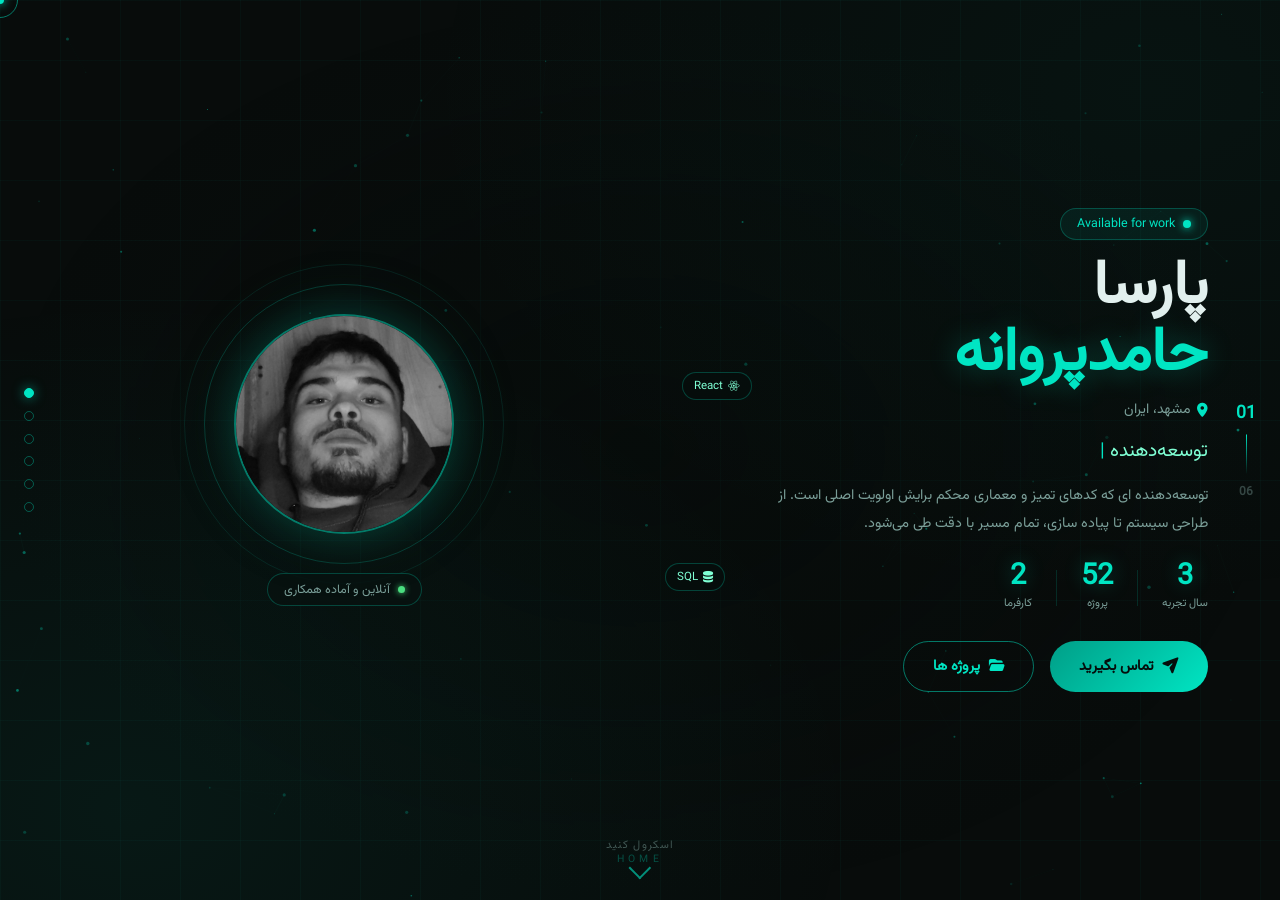
==== commit 225d546a: "Update index.html" ====
--- a/index.html
+++ b/index.html
@@ -1472,8 +1472,8 @@
               <i class="fa-solid fa-chart-line" aria-hidden="true"></i>
             </div>
             <span class="ach-badge-label">2026</span>
-            <h3>TBA</h3>
-            <p>tba</p>
+            <h3>To-Be-Announced</h3>
+            <p>to-be-announced</p>
             <div class="ach-stars" aria-label="چهار ستاره">★★★★★</div>
           </div>
           <div class="glass-card ach-card" data-aos="flip-left" data-delay="500">
@@ -1482,8 +1482,8 @@
               <i class="fa-solid fa-chart-line" aria-hidden="true"></i>
             </div>
             <span class="ach-badge-label">2026</span>
-            <h3>TBA</h3>
-            <p>tba</p>
+            <h3>To-Be-Announced</h3>
+            <p>to-be-announced</p>
             <div class="ach-stars" aria-label="پنج ستاره">★★★★★</div>
           </div>
           <div class="glass-card ach-card" data-aos="flip-left" data-delay="400">
@@ -1492,8 +1492,8 @@
               <i class="fa-solid fa-chalkboard-user" aria-hidden="true"></i>
             </div>
             <span class="ach-badge-label">2026</span>
-            <h3>TBA</h3>
-            <p>tba</p>
+            <h3>To-Be-Announced</h3>
+            <p>to-be-announced</p>
             <div class="ach-stars" aria-label="پنج ستاره">★★★★★</div>
           </div>
         </div>
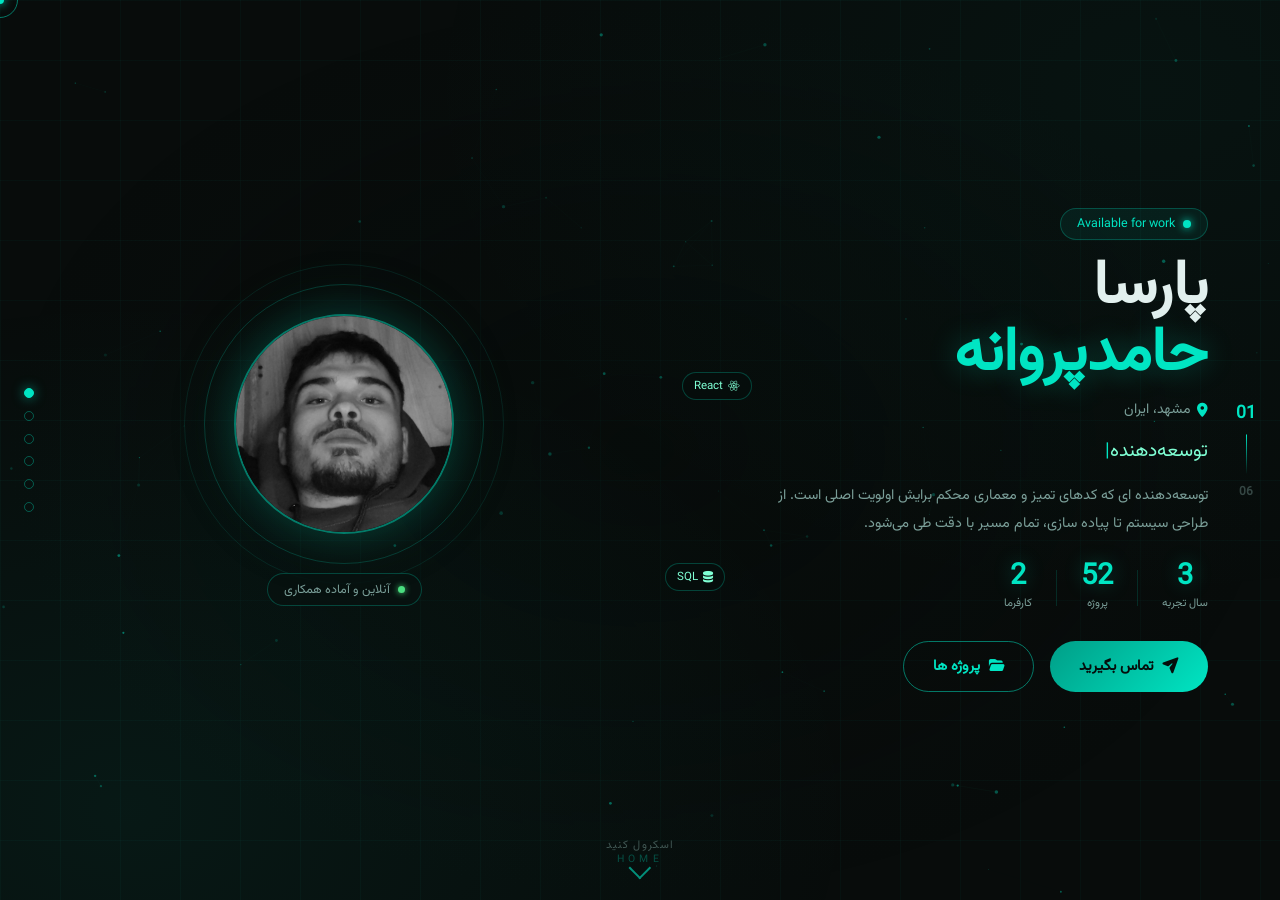
==== commit 4e91f767: "Update index.html" ====
--- a/index.html
+++ b/index.html
@@ -1576,14 +1576,14 @@
                 <i class="fa-brands fa-github" aria-hidden="true"></i>
                 <span>github.com/ParsaHamedparvaneh</span>
               </a>
-              <!-- <a href="https://linkedin.com/in/omidparsa" class="social-link" rel="noopener noreferrer" target="_blank" aria-label="پروفایل لینکدین امید پارسا">
+              <a href="https://www.linkedin.com/in/parsahamedparvaneh" class="social-link" rel="noopener noreferrer" target="_blank" aria-label="پروفایل لینکدین پارسا حامدپروانه">
                 <i class="fa-brands fa-linkedin" aria-hidden="true"></i>
-                <span>linkedin.com/in/omidparsa</span>
-              </a> -->
-              <!-- <a href="https://t.me/omidparsa" class="social-link" rel="noopener noreferrer" target="_blank" aria-label="تلگرام امید پارسا">
-                <i class="fa-brands fa-telegram" aria-hidden="true"></i>
-                <span>t.me/omidparsa</span>
-              </a> -->
+                <span>linkedin.com/in/parsahamedparvaneh</span>
+              </a>
+              <a href="tel:+989379711537" class="social-link" aria-label="تلفن پارسا حامدپروانه">
+                <i class="fa-solid fa-phone" aria-hidden="true"></i>
+                <span>0937 971 1537</span>
+              </a>
             </div>
           </div>
           <div class="glass-card contact-form" data-aos="fade-left">
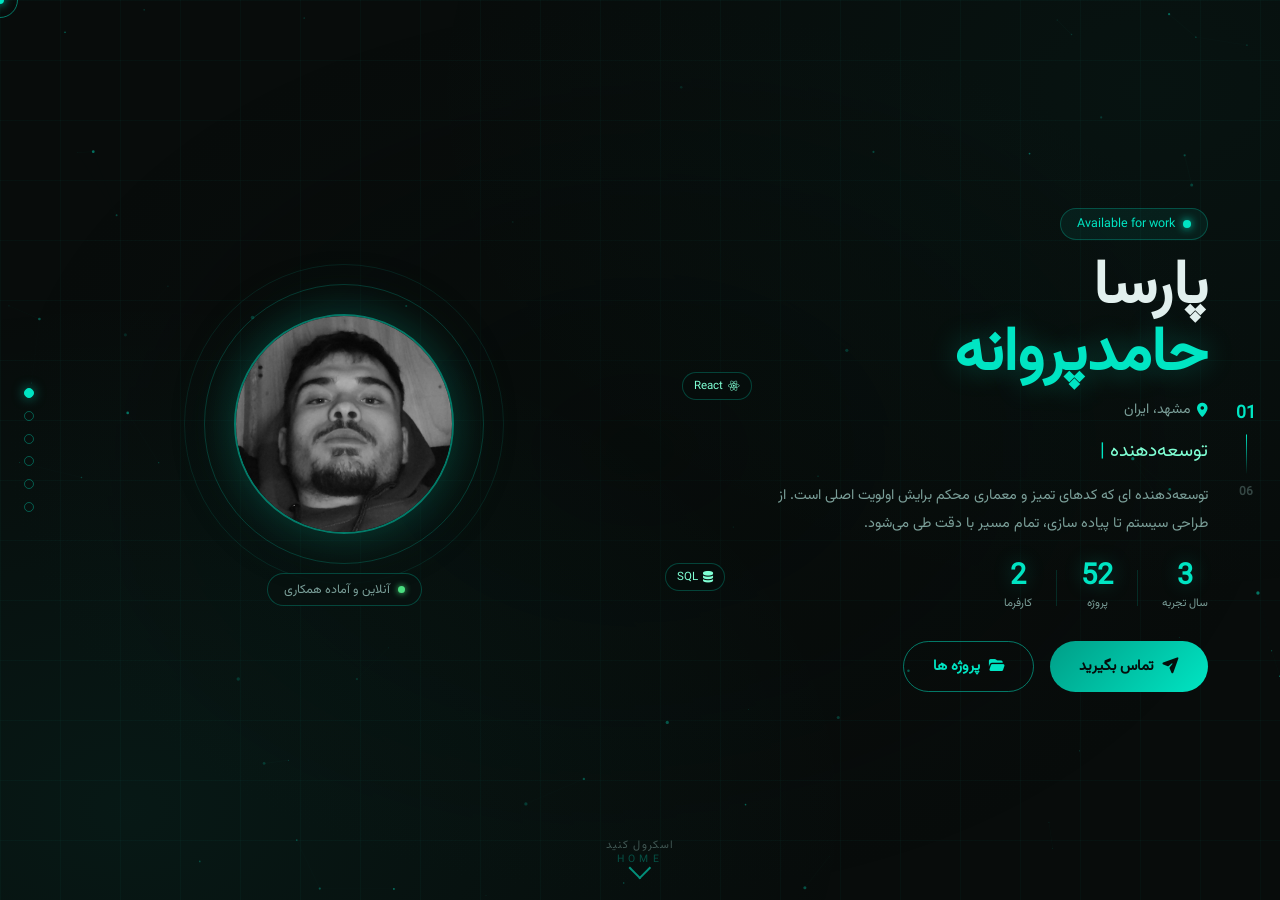
==== commit 85483aaf: "Update index.html" ====
--- a/index.html
+++ b/index.html
@@ -1582,7 +1582,7 @@
               </a>
               <a href="tel:+989379711537" class="social-link" aria-label="تلفن پارسا حامدپروانه">
                 <i class="fa-solid fa-phone" aria-hidden="true"></i>
-                <span>0937 971 1537</span>
+                <span>1537 971 0937</span>
               </a>
             </div>
           </div>
